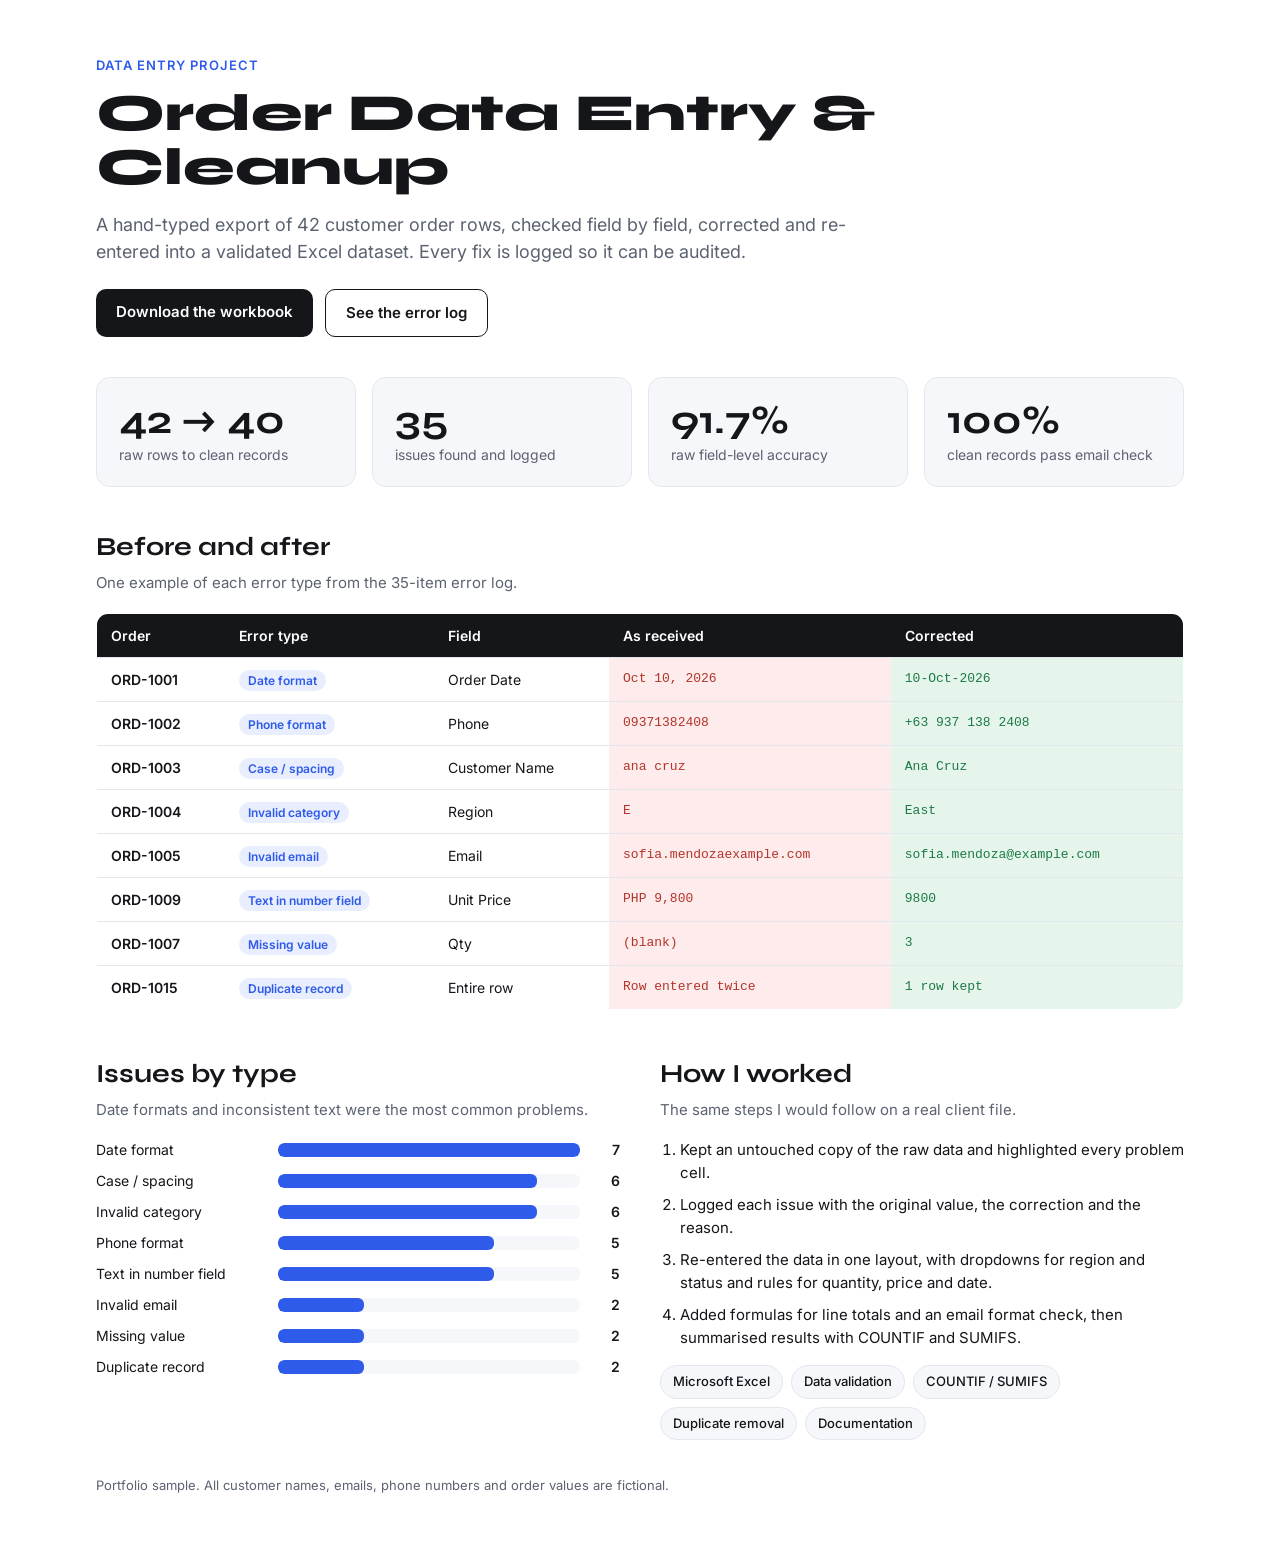
==== assets/dataentry.html @ e14fee31 "redesigned project1 and project2 with real photos" ====
<!DOCTYPE html>
<html lang="en">
<head>
<meta charset="UTF-8" />
<meta name="viewport" content="width=device-width, initial-scale=1" />
<title>Order Data Entry &amp; Cleanup | Kenneth Bernal</title>
<link rel="preconnect" href="https://fonts.googleapis.com" />
<link href="https://fonts.googleapis.com/css2?family=Inter:wght@400;500;600&family=Syne:wght@700;800&display=swap" rel="stylesheet" />
<style>
  :root { --ink:#14161a; --muted:#5b6270; --line:#e3e6ec; --bg:#ffffff; --soft:#f5f7fa; --accent:#2f5bea; --accent-soft:#e8eefe; --bad:#b4332a; --bad-soft:#fdeceb; --good:#1c7a45; --good-soft:#e6f5ec; }
  * { box-sizing:border-box; margin:0; padding:0; }
  body { font-family:'Inter',system-ui,sans-serif; color:var(--ink); background:var(--bg); line-height:1.5; }
  .wrap { max-width:1200px; margin:0 auto; padding:56px 56px 64px; }
  .eyebrow { font-size:13px; font-weight:600; letter-spacing:.08em; text-transform:uppercase; color:var(--accent); }
  h1 { font-family:'Syne',sans-serif; font-weight:800; font-size:52px; line-height:1.05; margin:10px 0 16px; }
  .lead { font-size:18px; color:var(--muted); max-width:760px; }
  .actions { display:flex; gap:12px; margin-top:24px; }
  .btn { display:inline-block; padding:12px 20px; border-radius:10px; font-weight:600; font-size:15px; text-decoration:none; background:var(--ink); color:#fff; }
  .btn.outline { background:transparent; color:var(--ink); border:1.5px solid var(--ink); }
  .kpis { display:grid; grid-template-columns:repeat(4,1fr); gap:16px; margin:40px 0; }
  .kpi { background:var(--soft); border:1px solid var(--line); border-radius:14px; padding:20px 22px; }
  .kpi b { display:block; font-family:'Syne',sans-serif; font-size:40px; line-height:1.1; }
  .kpi span { font-size:14px; color:var(--muted); }
  h2 { font-family:'Syne',sans-serif; font-size:26px; margin:0 0 6px; }
  .sub { color:var(--muted); font-size:15px; margin-bottom:18px; }
  table { width:100%; border-collapse:collapse; font-size:14px; border:1px solid var(--line); border-radius:12px; overflow:hidden; }
  th { text-align:left; background:var(--ink); color:#fff; padding:11px 14px; font-weight:600; }
  td { padding:11px 14px; border-top:1px solid var(--line); vertical-align:middle; }
  td.id { font-weight:600; white-space:nowrap; }
  td.bad { color:var(--bad); background:var(--bad-soft); font-family:ui-monospace,Menlo,monospace; font-size:13px; }
  td.good { color:var(--good); background:var(--good-soft); font-family:ui-monospace,Menlo,monospace; font-size:13px; }
  .tag { background:var(--accent-soft); color:var(--accent); padding:3px 9px; border-radius:999px; font-size:12px; font-weight:600; white-space:nowrap; }
  .cols { display:grid; grid-template-columns:1fr 1fr; gap:40px; margin-top:44px; }
  .bar-row { display:grid; grid-template-columns:170px 1fr 28px; align-items:center; gap:12px; margin-bottom:10px; font-size:14px; }
  .bar-track { background:var(--soft); border-radius:6px; height:14px; overflow:hidden; }
  .bar-fill { background:var(--accent); height:100%; border-radius:6px; }
  .bar-num { font-weight:600; text-align:right; }
  ol.steps { padding-left:20px; font-size:15px; }
  ol.steps li { margin-bottom:10px; }
  .chips { display:flex; flex-wrap:wrap; gap:8px; margin-top:16px; }
  .chip { border:1px solid var(--line); background:var(--soft); padding:6px 12px; border-radius:999px; font-size:13px; font-weight:500; }
  .note { margin-top:36px; font-size:13px; color:var(--muted); }
  @media (max-width:900px) { .wrap { padding:28px 20px 40px; } h1 { font-size:36px; } .kpis { grid-template-columns:repeat(2,1fr); } .cols { grid-template-columns:1fr; } table { display:block; overflow-x:auto; } }
</style>
</head>
<body>
<div class="wrap">
  <p class="eyebrow">Data Entry Project</p>
  <h1>Order Data Entry &amp; Cleanup</h1>
  <p class="lead">A hand-typed export of 42 customer order rows, checked field by field, corrected and re-entered into a validated Excel dataset. Every fix is logged so it can be audited.</p>
  <div class="actions">
    <a class="btn" href="Data_Entry_Project.xlsx" download>Download the workbook</a>
    <a class="btn outline" href="#log">See the error log</a>
  </div>

  <div class="kpis">
    <div class="kpi"><b>42 → 40</b><span>raw rows to clean records</span></div>
    <div class="kpi"><b>35</b><span>issues found and logged</span></div>
    <div class="kpi"><b>91.7%</b><span>raw field-level accuracy</span></div>
    <div class="kpi"><b>100%</b><span>clean records pass email check</span></div>
  </div>

  <h2 id="log">Before and after</h2>
  <p class="sub">One example of each error type from the 35-item error log.</p>
  <table>
    <thead><tr><th>Order</th><th>Error type</th><th>Field</th><th>As received</th><th>Corrected</th></tr></thead>
    <tbody><tr><td class='id'>ORD-1001</td><td><span class='tag'>Date format</span></td><td>Order Date</td><td class='bad'>Oct 10, 2026</td><td class='good'>10-Oct-2026</td></tr><tr><td class='id'>ORD-1002</td><td><span class='tag'>Phone format</span></td><td>Phone</td><td class='bad'>09371382408</td><td class='good'>+63 937 138 2408</td></tr><tr><td class='id'>ORD-1003</td><td><span class='tag'>Case / spacing</span></td><td>Customer Name</td><td class='bad'>  ana cruz</td><td class='good'>Ana Cruz</td></tr><tr><td class='id'>ORD-1004</td><td><span class='tag'>Invalid category</span></td><td>Region</td><td class='bad'>E</td><td class='good'>East</td></tr><tr><td class='id'>ORD-1005</td><td><span class='tag'>Invalid email</span></td><td>Email</td><td class='bad'>sofia.mendozaexample.com</td><td class='good'>sofia.mendoza@example.com</td></tr><tr><td class='id'>ORD-1009</td><td><span class='tag'>Text in number field</span></td><td>Unit Price</td><td class='bad'>PHP 9,800</td><td class='good'>9800</td></tr><tr><td class='id'>ORD-1007</td><td><span class='tag'>Missing value</span></td><td>Qty</td><td class='bad'>(blank)</td><td class='good'>3</td></tr><tr><td class='id'>ORD-1015</td><td><span class='tag'>Duplicate record</span></td><td>Entire row</td><td class='bad'>Row entered twice</td><td class='good'>1 row kept</td></tr></tbody>
  </table>

  <div class="cols">
    <div>
      <h2>Issues by type</h2>
      <p class="sub">Date formats and inconsistent text were the most common problems.</p>
      <div class='bar-row'><span class='bar-name'>Date format</span><div class='bar-track'><div class='bar-fill' style='width:100.0%'></div></div><span class='bar-num'>7</span></div><div class='bar-row'><span class='bar-name'>Case / spacing</span><div class='bar-track'><div class='bar-fill' style='width:85.7%'></div></div><span class='bar-num'>6</span></div><div class='bar-row'><span class='bar-name'>Invalid category</span><div class='bar-track'><div class='bar-fill' style='width:85.7%'></div></div><span class='bar-num'>6</span></div><div class='bar-row'><span class='bar-name'>Phone format</span><div class='bar-track'><div class='bar-fill' style='width:71.4%'></div></div><span class='bar-num'>5</span></div><div class='bar-row'><span class='bar-name'>Text in number field</span><div class='bar-track'><div class='bar-fill' style='width:71.4%'></div></div><span class='bar-num'>5</span></div><div class='bar-row'><span class='bar-name'>Invalid email</span><div class='bar-track'><div class='bar-fill' style='width:28.6%'></div></div><span class='bar-num'>2</span></div><div class='bar-row'><span class='bar-name'>Missing value</span><div class='bar-track'><div class='bar-fill' style='width:28.6%'></div></div><span class='bar-num'>2</span></div><div class='bar-row'><span class='bar-name'>Duplicate record</span><div class='bar-track'><div class='bar-fill' style='width:28.6%'></div></div><span class='bar-num'>2</span></div>
    </div>
    <div>
      <h2>How I worked</h2>
      <p class="sub">The same steps I would follow on a real client file.</p>
      <ol class="steps">
        <li>Kept an untouched copy of the raw data and highlighted every problem cell.</li>
        <li>Logged each issue with the original value, the correction and the reason.</li>
        <li>Re-entered the data in one layout, with dropdowns for region and status and rules for quantity, price and date.</li>
        <li>Added formulas for line totals and an email format check, then summarised results with COUNTIF and SUMIFS.</li>
      </ol>
      <div class="chips"><span class="chip">Microsoft Excel</span><span class="chip">Data validation</span><span class="chip">COUNTIF / SUMIFS</span><span class="chip">Duplicate removal</span><span class="chip">Documentation</span></div>
    </div>
  </div>
  <p class="note">Portfolio sample. All customer names, emails, phone numbers and order values are fictional.</p>
</div>
</body>
</html>
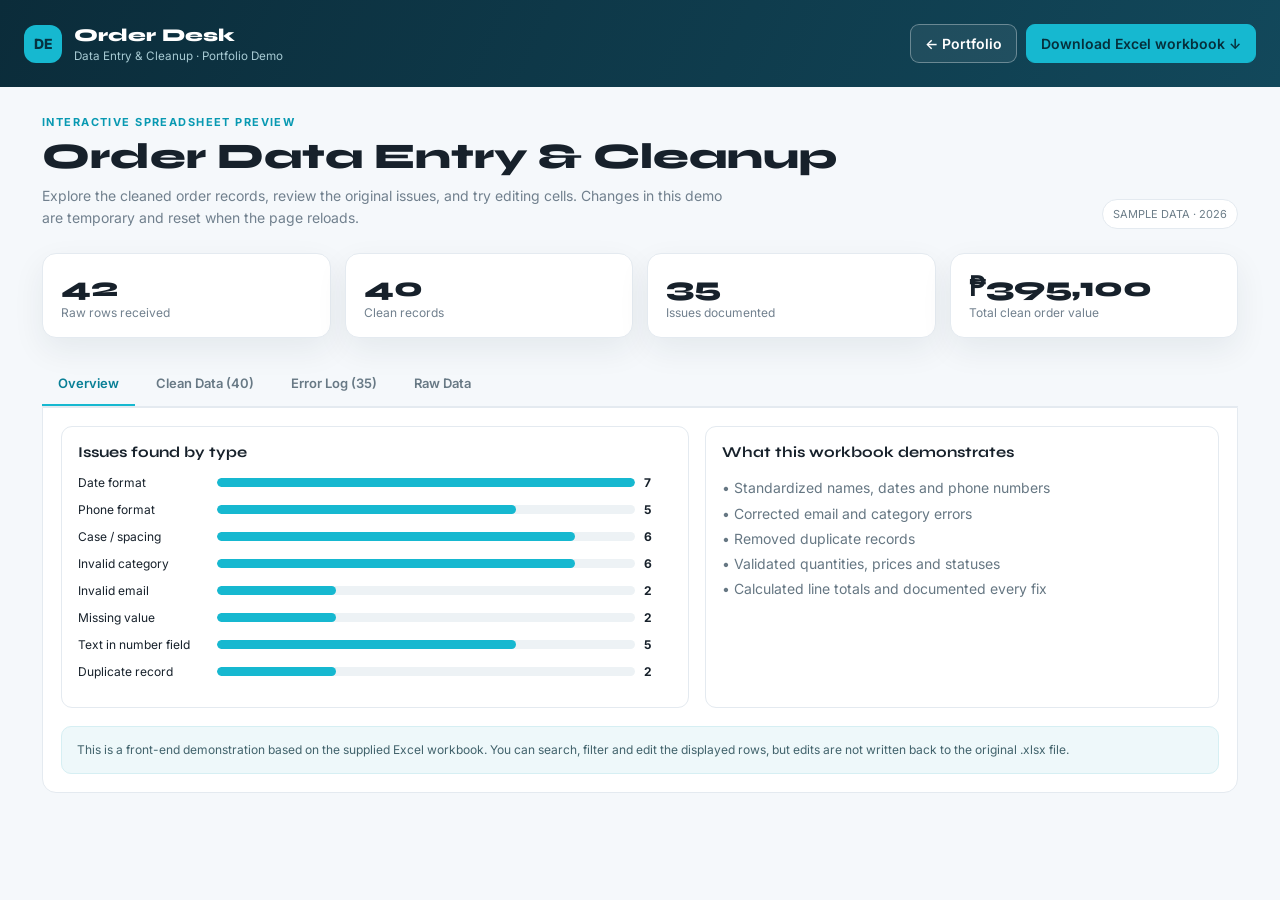
==== commit d9b1218f: "redesigned project1 and project2 with real photos" ====
--- a/assets/dataentry.html
+++ b/assets/dataentry.html
@@ -1,91 +1,31 @@
 <!DOCTYPE html>
-<html lang="en">
-<head>
-<meta charset="UTF-8" />
-<meta name="viewport" content="width=device-width, initial-scale=1" />
-<title>Order Data Entry &amp; Cleanup | Kenneth Bernal</title>
-<link rel="preconnect" href="https://fonts.googleapis.com" />
-<link href="https://fonts.googleapis.com/css2?family=Inter:wght@400;500;600&family=Syne:wght@700;800&display=swap" rel="stylesheet" />
+<html lang="en"><head><meta charset="UTF-8"><meta name="viewport" content="width=device-width, initial-scale=1"><title>Order Data Entry & Cleanup | Live Demo</title>
+<link rel="preconnect" href="https://fonts.googleapis.com"><link href="https://fonts.googleapis.com/css2?family=Inter:wght@400;500;600;700&family=Syne:wght@700;800&display=swap" rel="stylesheet">
 <style>
-  :root { --ink:#14161a; --muted:#5b6270; --line:#e3e6ec; --bg:#ffffff; --soft:#f5f7fa; --accent:#2f5bea; --accent-soft:#e8eefe; --bad:#b4332a; --bad-soft:#fdeceb; --good:#1c7a45; --good-soft:#e6f5ec; }
-  * { box-sizing:border-box; margin:0; padding:0; }
-  body { font-family:'Inter',system-ui,sans-serif; color:var(--ink); background:var(--bg); line-height:1.5; }
-  .wrap { max-width:1200px; margin:0 auto; padding:56px 56px 64px; }
-  .eyebrow { font-size:13px; font-weight:600; letter-spacing:.08em; text-transform:uppercase; color:var(--accent); }
-  h1 { font-family:'Syne',sans-serif; font-weight:800; font-size:52px; line-height:1.05; margin:10px 0 16px; }
-  .lead { font-size:18px; color:var(--muted); max-width:760px; }
-  .actions { display:flex; gap:12px; margin-top:24px; }
-  .btn { display:inline-block; padding:12px 20px; border-radius:10px; font-weight:600; font-size:15px; text-decoration:none; background:var(--ink); color:#fff; }
-  .btn.outline { background:transparent; color:var(--ink); border:1.5px solid var(--ink); }
-  .kpis { display:grid; grid-template-columns:repeat(4,1fr); gap:16px; margin:40px 0; }
-  .kpi { background:var(--soft); border:1px solid var(--line); border-radius:14px; padding:20px 22px; }
-  .kpi b { display:block; font-family:'Syne',sans-serif; font-size:40px; line-height:1.1; }
-  .kpi span { font-size:14px; color:var(--muted); }
-  h2 { font-family:'Syne',sans-serif; font-size:26px; margin:0 0 6px; }
-  .sub { color:var(--muted); font-size:15px; margin-bottom:18px; }
-  table { width:100%; border-collapse:collapse; font-size:14px; border:1px solid var(--line); border-radius:12px; overflow:hidden; }
-  th { text-align:left; background:var(--ink); color:#fff; padding:11px 14px; font-weight:600; }
-  td { padding:11px 14px; border-top:1px solid var(--line); vertical-align:middle; }
-  td.id { font-weight:600; white-space:nowrap; }
-  td.bad { color:var(--bad); background:var(--bad-soft); font-family:ui-monospace,Menlo,monospace; font-size:13px; }
-  td.good { color:var(--good); background:var(--good-soft); font-family:ui-monospace,Menlo,monospace; font-size:13px; }
-  .tag { background:var(--accent-soft); color:var(--accent); padding:3px 9px; border-radius:999px; font-size:12px; font-weight:600; white-space:nowrap; }
-  .cols { display:grid; grid-template-columns:1fr 1fr; gap:40px; margin-top:44px; }
-  .bar-row { display:grid; grid-template-columns:170px 1fr 28px; align-items:center; gap:12px; margin-bottom:10px; font-size:14px; }
-  .bar-track { background:var(--soft); border-radius:6px; height:14px; overflow:hidden; }
-  .bar-fill { background:var(--accent); height:100%; border-radius:6px; }
-  .bar-num { font-weight:600; text-align:right; }
-  ol.steps { padding-left:20px; font-size:15px; }
-  ol.steps li { margin-bottom:10px; }
-  .chips { display:flex; flex-wrap:wrap; gap:8px; margin-top:16px; }
-  .chip { border:1px solid var(--line); background:var(--soft); padding:6px 12px; border-radius:999px; font-size:13px; font-weight:500; }
-  .note { margin-top:36px; font-size:13px; color:var(--muted); }
-  @media (max-width:900px) { .wrap { padding:28px 20px 40px; } h1 { font-size:36px; } .kpis { grid-template-columns:repeat(2,1fr); } .cols { grid-template-columns:1fr; } table { display:block; overflow-x:auto; } }
-</style>
-</head>
-<body>
-<div class="wrap">
-  <p class="eyebrow">Data Entry Project</p>
-  <h1>Order Data Entry &amp; Cleanup</h1>
-  <p class="lead">A hand-typed export of 42 customer order rows, checked field by field, corrected and re-entered into a validated Excel dataset. Every fix is logged so it can be audited.</p>
-  <div class="actions">
-    <a class="btn" href="Data_Entry_Project.xlsx" download>Download the workbook</a>
-    <a class="btn outline" href="#log">See the error log</a>
-  </div>
-
-  <div class="kpis">
-    <div class="kpi"><b>42 → 40</b><span>raw rows to clean records</span></div>
-    <div class="kpi"><b>35</b><span>issues found and logged</span></div>
-    <div class="kpi"><b>91.7%</b><span>raw field-level accuracy</span></div>
-    <div class="kpi"><b>100%</b><span>clean records pass email check</span></div>
-  </div>
-
-  <h2 id="log">Before and after</h2>
-  <p class="sub">One example of each error type from the 35-item error log.</p>
-  <table>
-    <thead><tr><th>Order</th><th>Error type</th><th>Field</th><th>As received</th><th>Corrected</th></tr></thead>
-    <tbody><tr><td class='id'>ORD-1001</td><td><span class='tag'>Date format</span></td><td>Order Date</td><td class='bad'>Oct 10, 2026</td><td class='good'>10-Oct-2026</td></tr><tr><td class='id'>ORD-1002</td><td><span class='tag'>Phone format</span></td><td>Phone</td><td class='bad'>09371382408</td><td class='good'>+63 937 138 2408</td></tr><tr><td class='id'>ORD-1003</td><td><span class='tag'>Case / spacing</span></td><td>Customer Name</td><td class='bad'>  ana cruz</td><td class='good'>Ana Cruz</td></tr><tr><td class='id'>ORD-1004</td><td><span class='tag'>Invalid category</span></td><td>Region</td><td class='bad'>E</td><td class='good'>East</td></tr><tr><td class='id'>ORD-1005</td><td><span class='tag'>Invalid email</span></td><td>Email</td><td class='bad'>sofia.mendozaexample.com</td><td class='good'>sofia.mendoza@example.com</td></tr><tr><td class='id'>ORD-1009</td><td><span class='tag'>Text in number field</span></td><td>Unit Price</td><td class='bad'>PHP 9,800</td><td class='good'>9800</td></tr><tr><td class='id'>ORD-1007</td><td><span class='tag'>Missing value</span></td><td>Qty</td><td class='bad'>(blank)</td><td class='good'>3</td></tr><tr><td class='id'>ORD-1015</td><td><span class='tag'>Duplicate record</span></td><td>Entire row</td><td class='bad'>Row entered twice</td><td class='good'>1 row kept</td></tr></tbody>
-  </table>
-
-  <div class="cols">
-    <div>
-      <h2>Issues by type</h2>
-      <p class="sub">Date formats and inconsistent text were the most common problems.</p>
-      <div class='bar-row'><span class='bar-name'>Date format</span><div class='bar-track'><div class='bar-fill' style='width:100.0%'></div></div><span class='bar-num'>7</span></div><div class='bar-row'><span class='bar-name'>Case / spacing</span><div class='bar-track'><div class='bar-fill' style='width:85.7%'></div></div><span class='bar-num'>6</span></div><div class='bar-row'><span class='bar-name'>Invalid category</span><div class='bar-track'><div class='bar-fill' style='width:85.7%'></div></div><span class='bar-num'>6</span></div><div class='bar-row'><span class='bar-name'>Phone format</span><div class='bar-track'><div class='bar-fill' style='width:71.4%'></div></div><span class='bar-num'>5</span></div><div class='bar-row'><span class='bar-name'>Text in number field</span><div class='bar-track'><div class='bar-fill' style='width:71.4%'></div></div><span class='bar-num'>5</span></div><div class='bar-row'><span class='bar-name'>Invalid email</span><div class='bar-track'><div class='bar-fill' style='width:28.6%'></div></div><span class='bar-num'>2</span></div><div class='bar-row'><span class='bar-name'>Missing value</span><div class='bar-track'><div class='bar-fill' style='width:28.6%'></div></div><span class='bar-num'>2</span></div><div class='bar-row'><span class='bar-name'>Duplicate record</span><div class='bar-track'><div class='bar-fill' style='width:28.6%'></div></div><span class='bar-num'>2</span></div>
-    </div>
-    <div>
-      <h2>How I worked</h2>
-      <p class="sub">The same steps I would follow on a real client file.</p>
-      <ol class="steps">
-        <li>Kept an untouched copy of the raw data and highlighted every problem cell.</li>
-        <li>Logged each issue with the original value, the correction and the reason.</li>
-        <li>Re-entered the data in one layout, with dropdowns for region and status and rules for quantity, price and date.</li>
-        <li>Added formulas for line totals and an email format check, then summarised results with COUNTIF and SUMIFS.</li>
-      </ol>
-      <div class="chips"><span class="chip">Microsoft Excel</span><span class="chip">Data validation</span><span class="chip">COUNTIF / SUMIFS</span><span class="chip">Duplicate removal</span><span class="chip">Documentation</span></div>
-    </div>
-  </div>
-  <p class="note">Portfolio sample. All customer names, emails, phone numbers and order values are fictional.</p>
-</div>
-</body>
-</html>
+:root{--navy:#0b2c3a;--navy2:#103d4d;--cyan:#16b8d0;--ink:#17212b;--muted:#71808e;--line:#e4eaf0;--bg:#f5f8fb;--white:#fff;--green:#16845b;--amber:#a86b12;--red:#bd4545;--shadow:0 12px 32px #082b3a12}*{box-sizing:border-box}body{margin:0;background:var(--bg);color:var(--ink);font:14px Inter,system-ui,sans-serif}.top{background:linear-gradient(115deg,var(--navy),#12485b);color:white;padding:24px max(24px,calc((100% - 1240px)/2));display:flex;align-items:center;justify-content:space-between;gap:18px}.brand{display:flex;align-items:center;gap:12px}.logo{width:38px;height:38px;border-radius:12px;background:var(--cyan);display:grid;place-items:center;font-weight:800;color:#063341}.brand strong{font:800 18px Syne}.brand small{display:block;color:#a8cbd4;margin-top:3px}.top-actions{display:flex;gap:9px;flex-wrap:wrap}.btn{border:1px solid #ffffff55;background:#ffffff12;color:white;text-decoration:none;border-radius:9px;padding:10px 14px;font-weight:600;cursor:pointer}.btn.primary{background:var(--cyan);border-color:var(--cyan);color:#062f3b}.wrap{max-width:1240px;margin:28px auto;padding:0 22px 50px}.intro{display:flex;justify-content:space-between;align-items:end;gap:20px;margin:24px 0}.eyebrow{color:#0899b2;font-weight:700;font-size:11px;letter-spacing:.13em;text-transform:uppercase}.intro h1{font:800 clamp(25px,4vw,36px)/1.1 Syne;margin:8px 0}.intro p{color:var(--muted);margin:0;max-width:690px;line-height:1.6}.sample{font-size:11px;color:#6c7d88;border:1px solid var(--line);border-radius:20px;padding:7px 10px;white-space:nowrap;background:white}.stats{display:grid;grid-template-columns:repeat(4,1fr);gap:14px;margin:22px 0}.stat,.panel{background:white;border:1px solid var(--line);border-radius:14px;box-shadow:var(--shadow)}.stat{padding:17px 18px}.stat b{font:800 27px Syne;display:block}.stat span{color:var(--muted);font-size:12px}.tabs{display:flex;gap:5px;border-bottom:1px solid var(--line);margin:24px 0 0;overflow:auto}.tab{border:0;background:transparent;padding:13px 16px;color:#687985;font:600 13px Inter;cursor:pointer;white-space:nowrap;border-bottom:2px solid transparent}.tab.active{color:#087f96;border-color:var(--cyan)}.panel{border-radius:0 0 14px 14px;padding:18px;box-shadow:none}.toolbar{display:flex;justify-content:space-between;gap:12px;align-items:center;flex-wrap:wrap;margin-bottom:14px}.tools{display:flex;gap:8px;flex-wrap:wrap}.search,select{height:38px;border:1px solid var(--line);border-radius:8px;padding:0 11px;background:white;color:var(--ink);font:13px Inter}.search{min-width:min(280px,70vw)}.smallbtn{border:1px solid var(--line);background:white;border-radius:8px;padding:9px 12px;color:#344653;font-weight:600;cursor:pointer}.smallbtn:hover{border-color:#70cbd8}.table-wrap{overflow:auto;border:1px solid var(--line);border-radius:10px}table{border-collapse:collapse;width:100%;min-width:980px;font-size:12px}th{position:sticky;top:0;background:#f0f5f8;color:#52636e;text-align:left;font-size:11px;text-transform:uppercase;letter-spacing:.04em;padding:12px 11px;white-space:nowrap}td{padding:10px 11px;border-top:1px solid #edf1f4;white-space:nowrap}tbody tr:hover{background:#f7fbfc}td[contenteditable=true]{outline:none;cursor:text}td[contenteditable=true]:focus{background:#e9faff;box-shadow:inset 0 0 0 1px var(--cyan)}.id{font-weight:700;color:#087f96}.money{font-variant-numeric:tabular-nums}.pill{display:inline-block;border-radius:20px;padding:4px 8px;font-size:10px;font-weight:700;background:#e9f5f7;color:#18798a}.pill.delivered{background:#e8f6ef;color:var(--green)}.pill.pending{background:#fff4df;color:var(--amber)}.pill.cancelled{background:#fceaea;color:var(--red)}.ok{color:var(--green);font-weight:700}.issue{color:var(--amber);font-weight:700}.foot{display:flex;justify-content:space-between;align-items:center;color:var(--muted);font-size:12px;margin-top:12px;gap:10px;flex-wrap:wrap}.hidden{display:none}.dashgrid{display:grid;grid-template-columns:1.1fr .9fr;gap:16px}.dashbox{border:1px solid var(--line);border-radius:11px;padding:16px}.dashbox h3{font:700 15px Syne;margin:0 0 14px}.bar{display:grid;grid-template-columns:130px 1fr 28px;gap:9px;align-items:center;margin:12px 0;font-size:12px}.track{height:9px;background:#edf2f5;border-radius:8px;overflow:hidden}.fill{height:100%;background:var(--cyan);border-radius:8px}.note{margin-top:18px;padding:13px 15px;background:#eef8fa;border:1px solid #d6eff3;border-radius:10px;color:#42636c;font-size:12px;line-height:1.6}.empty{text-align:center;padding:30px;color:var(--muted)}@media(max-width:760px){.top{align-items:flex-start;flex-direction:column}.stats{grid-template-columns:repeat(2,1fr)}.intro{align-items:flex-start;flex-direction:column}.dashgrid{grid-template-columns:1fr}.panel{padding:12px}.stat b{font-size:23px}}@media(max-width:420px){.stats{gap:8px}.stat{padding:13px}.stat b{font-size:20px}}
+</style></head><body>
+<header class="top"><div class="brand"><div class="logo">DE</div><div><strong>Order Desk</strong><small>Data Entry & Cleanup · Portfolio Demo</small></div></div><div class="top-actions"><a class="btn" href="../index.html#projects">← Portfolio</a><a class="btn primary" href="Data_Entry_Project.xlsx" download>Download Excel workbook ↓</a></div></header>
+<main class="wrap"><section class="intro"><div><div class="eyebrow">Interactive spreadsheet preview</div><h1>Order Data Entry & Cleanup</h1><p>Explore the cleaned order records, review the original issues, and try editing cells. Changes in this demo are temporary and reset when the page reloads.</p></div><span class="sample">SAMPLE DATA · 2026</span></section>
+<section class="stats"><div class="stat"><b>42</b><span>Raw rows received</span></div><div class="stat"><b>40</b><span>Clean records</span></div><div class="stat"><b>35</b><span>Issues documented</span></div><div class="stat"><b>₱395,100</b><span>Total clean order value</span></div></section>
+<div class="tabs"><button class="tab active" data-tab="dashboard">Overview</button><button class="tab" data-tab="clean">Clean Data <span id="cleanCount"></span></button><button class="tab" data-tab="errors">Error Log <span id="errorCount"></span></button><button class="tab" data-tab="raw">Raw Data</button></div>
+<section class="panel" id="dashboard"><div class="dashgrid"><div class="dashbox"><h3>Issues found by type</h3><div id="issueBars"></div></div><div class="dashbox"><h3>What this workbook demonstrates</h3><p style="color:#667783;line-height:1.8;margin:0">• Standardized names, dates and phone numbers<br>• Corrected email and category errors<br>• Removed duplicate records<br>• Validated quantities, prices and statuses<br>• Calculated line totals and documented every fix</p></div></div><div class="note">This is a front-end demonstration based on the supplied Excel workbook. You can search, filter and edit the displayed rows, but edits are not written back to the original .xlsx file.</div></section>
+<section class="panel hidden" id="clean"><div class="toolbar"><div class="tools"><input class="search" id="cleanSearch" placeholder="Search order, customer, email or product…"><select id="statusFilter"><option value="">All statuses</option><option>Delivered</option><option>Pending</option><option>Cancelled</option></select><select id="regionFilter"><option value="">All regions</option><option>North</option><option>South</option><option>East</option><option>West</option></select></div><button class="smallbtn" id="resetClean">Reset demo edits</button></div><div class="table-wrap"><table><thead><tr><th>Order ID</th><th>Customer</th><th>Email</th><th>Phone</th><th>Date</th><th>Region</th><th>Product</th><th>Qty</th><th>Unit Price</th><th>Status</th><th>Line Total</th><th>Email</th></tr></thead><tbody id="cleanBody"></tbody></table></div><div class="foot"><span id="cleanInfo">—</span><span>Tip: click a customer, email, phone, quantity or status cell to edit.</span></div></section>
+<section class="panel hidden" id="errors"><div class="toolbar"><input class="search" id="errorSearch" placeholder="Search error type, order ID or field…"><span class="sample">35 documented corrections</span></div><div class="table-wrap"><table style="min-width:850px"><thead><tr><th>#</th><th>Order ID</th><th>Error Type</th><th>Field</th><th>Original Value</th><th>Corrected Value</th><th>Fix Applied</th></tr></thead><tbody id="errorBody"></tbody></table></div><div class="foot"><span id="errorInfo"></span></div></section>
+<section class="panel hidden" id="raw"><div class="toolbar"><input class="search" id="rawSearch" placeholder="Search original order records…"><span class="sample">Before cleanup · 42 rows</span></div><div class="table-wrap"><table style="min-width:900px"><thead><tr><th>Order ID</th><th>Customer</th><th>Email</th><th>Phone</th><th>Order Date</th><th>Region</th><th>Product</th><th>Qty</th><th>Unit Price</th><th>Status</th></tr></thead><tbody id="rawBody"></tbody></table></div><div class="foot"><span id="rawInfo"></span></div></section>
+</main><script>
+const DATA={"clean": [{"Order ID": "ORD-1001", "Customer Name": "Maria Santos", "Email": "maria.santos@example.com", "Phone": "+63 960 766 1791", "Order Date": "2026-10-10", "Region": "North", "Product": "Webcam HD", "Qty": 2, "Unit Price (PHP)": 1850, "Status": "Delivered", "Line Total (PHP)": 3700, "Email Check": "OK"}, {"Order ID": "ORD-1002", "Customer Name": "Jose Reyes", "Email": "jose.reyes@example.com", "Phone": "+63 937 138 2408", "Order Date": "2026-11-02", "Region": "West", "Product": "Wireless Mouse", "Qty": 7, "Unit Price (PHP)": 650, "Status": "Delivered", "Line Total (PHP)": 4550, "Email Check": "OK"}, {"Order ID": "ORD-1003", "Customer Name": "Ana Cruz", "Email": "ana.cruz@example.com", "Phone": "+63 964 160 3028", "Order Date": "2026-11-05", "Region": "South", "Product": "Mechanical Keyboard", "Qty": 1, "Unit Price (PHP)": 2400, "Status": "Delivered", "Line Total (PHP)": 2400, "Email Check": "OK"}, {"Order ID": "ORD-1004", "Customer Name": "Miguel Garcia", "Email": "miguel.garcia@example.com", "Phone": "+63 938 147 3181", "Order Date": "2026-10-04", "Region": "East", "Product": "Desk Lamp", "Qty": 7, "Unit Price (PHP)": 720, "Status": "Delivered", "Line Total (PHP)": 5040, "Email Check": "OK"}, {"Order ID": "ORD-1005", "Customer Name": "Sofia Mendoza", "Email": "sofia.mendoza@example.com", "Phone": "+63 949 673 3961", "Order Date": "2026-11-06", "Region": "North", "Product": "Mechanical Keyboard", "Qty": 4, "Unit Price (PHP)": 2400, "Status": "Delivered", "Line Total (PHP)": 9600, "Email Check": "OK"}, {"Order ID": "ORD-1006", "Customer Name": "Carlo Torres", "Email": "carlo.torres@example.com", "Phone": "+63 917 733 4374", "Order Date": "2026-11-06", "Region": "West", "Product": "Mechanical Keyboard", "Qty": 7, "Unit Price (PHP)": 2400, "Status": "Pending", "Line Total (PHP)": 16800, "Email Check": "OK"}, {"Order ID": "ORD-1007", "Customer Name": "Isabel Flores", "Email": "isabel.flores@example.com", "Phone": "+63 968 470 5911", "Order Date": "2026-11-07", "Region": "South", "Product": "Notebook Pack", "Qty": 3, "Unit Price (PHP)": 350, "Status": "Pending", "Line Total (PHP)": 1050, "Email Check": "OK"}, {"Order ID": "ORD-1008", "Customer Name": "Rafael Ramos", "Email": "rafael.ramos@example.com", "Phone": "+63 983 407 9604", "Order Date": "2026-10-06", "Region": "West", "Product": "Laptop Stand", "Qty": 6, "Unit Price (PHP)": 980, "Status": "Pending", "Line Total (PHP)": 5880, "Email Check": "OK"}, {"Order ID": "ORD-1009", "Customer Name": "Bianca Bautista", "Email": "bianca.bautista@example.com", "Phone": "+63 919 220 9387", "Order Date": "2026-11-08", "Region": "West", "Product": "27in Monitor", "Qty": 3, "Unit Price (PHP)": 9800, "Status": "Pending", "Line Total (PHP)": 29400, "Email Check": "OK"}, {"Order ID": "ORD-1010", "Customer Name": "Paolo Aquino", "Email": "paolo.aquino@example.com", "Phone": "+63 963 140 2271", "Order Date": "2026-11-01", "Region": "East", "Product": "USB-C Hub", "Qty": 6, "Unit Price (PHP)": 1450, "Status": "Pending", "Line Total (PHP)": 8700, "Email Check": "OK"}, {"Order ID": "ORD-1011", "Customer Name": "Camille Castillo", "Email": "camille.castillo@example.com", "Phone": "+63 968 170 2533", "Order Date": "2026-11-07", "Region": "East", "Product": "Notebook Pack", "Qty": 8, "Unit Price (PHP)": 350, "Status": "Pending", "Line Total (PHP)": 2800, "Email Check": "OK"}, {"Order ID": "ORD-1012", "Customer Name": "Luis Villanueva", "Email": "luis.villanueva@example.com", "Phone": "+63 999 417 8301", "Order Date": "2026-10-04", "Region": "East", "Product": "Mechanical Keyboard", "Qty": 7, "Unit Price (PHP)": 2400, "Status": "Pending", "Line Total (PHP)": 16800, "Email Check": "OK"}, {"Order ID": "ORD-1013", "Customer Name": "Andrea Navarro", "Email": "andrea.navarro@example.com", "Phone": "+63 969 463 3753", "Order Date": "2026-10-02", "Region": "North", "Product": "Webcam HD", "Qty": 8, "Unit Price (PHP)": 1850, "Status": "Delivered", "Line Total (PHP)": 14800, "Email Check": "OK"}, {"Order ID": "ORD-1014", "Customer Name": "Marco Dizon", "Email": "marco.dizon@example.com", "Phone": "+63 941 507 7405", "Order Date": "2026-10-09", "Region": "West", "Product": "27in Monitor", "Qty": 2, "Unit Price (PHP)": 9800, "Status": "Delivered", "Line Total (PHP)": 19600, "Email Check": "OK"}, {"Order ID": "ORD-1015", "Customer Name": "Patricia Soriano", "Email": "patricia.soriano@example.com", "Phone": "+63 945 240 8053", "Order Date": "2026-11-05", "Region": "East", "Product": "Desk Lamp", "Qty": 7, "Unit Price (PHP)": 720, "Status": "Cancelled", "Line Total (PHP)": 5040, "Email Check": "OK"}, {"Order ID": "ORD-1016", "Customer Name": "Diego Pascual", "Email": "diego.pascual@example.com", "Phone": "+63 929 184 3887", "Order Date": "2026-10-15", "Region": "South", "Product": "Desk Lamp", "Qty": 4, "Unit Price (PHP)": 720, "Status": "Pending", "Line Total (PHP)": 2880, "Email Check": "OK"}, {"Order ID": "ORD-1017", "Customer Name": "Angela Domingo", "Email": "angela.domingo@example.com", "Phone": "+63 985 286 5304", "Order Date": "2026-11-01", "Region": "East", "Product": "Wireless Mouse", "Qty": 1, "Unit Price (PHP)": 650, "Status": "Delivered", "Line Total (PHP)": 650, "Email Check": "OK"}, {"Order ID": "ORD-1018", "Customer Name": "Gabriel Lim", "Email": "gabriel.lim@example.com", "Phone": "+63 982 426 3056", "Order Date": "2026-11-09", "Region": "North", "Product": "Webcam HD", "Qty": 8, "Unit Price (PHP)": 1850, "Status": "Pending", "Line Total (PHP)": 14800, "Email Check": "OK"}, {"Order ID": "ORD-1019", "Customer Name": "Nicole Tan", "Email": "nicole.tan@example.com", "Phone": "+63 961 503 2696", "Order Date": "2026-10-26", "Region": "West", "Product": "Desk Lamp", "Qty": 7, "Unit Price (PHP)": 720, "Status": "Delivered", "Line Total (PHP)": 5040, "Email Check": "OK"}, {"Order ID": "ORD-1020", "Customer Name": "Joshua Gonzales", "Email": "joshua.gonzales@example.com", "Phone": "+63 966 266 2801", "Order Date": "2026-10-14", "Region": "East", "Product": "Mechanical Keyboard", "Qty": 1, "Unit Price (PHP)": 2400, "Status": "Delivered", "Line Total (PHP)": 2400, "Email Check": "OK"}, {"Order ID": "ORD-1021", "Customer Name": "Trisha Aguilar", "Email": "trisha.aguilar@example.com", "Phone": "+63 922 472 1417", "Order Date": "2026-11-04", "Region": "North", "Product": "USB-C Hub", "Qty": 4, "Unit Price (PHP)": 1450, "Status": "Pending", "Line Total (PHP)": 5800, "Email Check": "OK"}, {"Order ID": "ORD-1022", "Customer Name": "Daniel Perez", "Email": "daniel.perez@example.com", "Phone": "+63 942 455 6966", "Order Date": "2026-11-10", "Region": "West", "Product": "USB-C Hub", "Qty": 2, "Unit Price (PHP)": 1450, "Status": "Delivered", "Line Total (PHP)": 2900, "Email Check": "OK"}, {"Order ID": "ORD-1023", "Customer Name": "Kristine Valdez", "Email": "kristine.valdez@example.com", "Phone": "+63 971 595 6109", "Order Date": "2026-10-30", "Region": "North", "Product": "Notebook Pack", "Qty": 3, "Unit Price (PHP)": 350, "Status": "Delivered", "Line Total (PHP)": 1050, "Email Check": "OK"}, {"Order ID": "ORD-1024", "Customer Name": "Adrian Salazar", "Email": "adrian.salazar@example.com", "Phone": "+63 971 948 3645", "Order Date": "2026-10-17", "Region": "North", "Product": "Webcam HD", "Qty": 4, "Unit Price (PHP)": 1850, "Status": "Cancelled", "Line Total (PHP)": 7400, "Email Check": "OK"}, {"Order ID": "ORD-1025", "Customer Name": "Bea Mercado", "Email": "bea.mercado@example.com", "Phone": "+63 998 656 1443", "Order Date": "2026-10-10", "Region": "East", "Product": "Webcam HD", "Qty": 2, "Unit Price (PHP)": 1850, "Status": "Pending", "Line Total (PHP)": 3700, "Email Check": "OK"}, {"Order ID": "ORD-1026", "Customer Name": "Jerome Rivera", "Email": "jerome.rivera@example.com", "Phone": "+63 956 271 6827", "Order Date": "2026-11-03", "Region": "South", "Product": "27in Monitor", "Qty": 6, "Unit Price (PHP)": 9800, "Status": "Pending", "Line Total (PHP)": 58800, "Email Check": "OK"}, {"Order ID": "ORD-1027", "Customer Name": "Lara Santiago", "Email": "lara.santiago@example.com", "Phone": "+63 961 857 4714", "Order Date": "2026-10-16", "Region": "South", "Product": "Laptop Stand", "Qty": 8, "Unit Price (PHP)": 980, "Status": "Delivered", "Line Total (PHP)": 7840, "Email Check": "OK"}, {"Order ID": "ORD-1028", "Customer Name": "Vincent Del Rosario", "Email": "vincent.delrosario@example.com", "Phone": "+63 945 583 5246", "Order Date": "2026-10-02", "Region": "South", "Product": "Wireless Mouse", "Qty": 6, "Unit Price (PHP)": 650, "Status": "Delivered", "Line Total (PHP)": 3900, "Email Check": "OK"}, {"Order ID": "ORD-1029", "Customer Name": "Hannah Alvarez", "Email": "hannah.alvarez@example.com", "Phone": "+63 920 325 2673", "Order Date": "2026-10-24", "Region": "South", "Product": "Webcam HD", "Qty": 8, "Unit Price (PHP)": 1850, "Status": "Delivered", "Line Total (PHP)": 14800, "Email Check": "OK"}, {"Order ID": "ORD-1030", "Customer Name": "Ethan Manalo", "Email": "ethan.manalo@example.com", "Phone": "+63 989 724 1031", "Order Date": "2026-10-31", "Region": "West", "Product": "Laptop Stand", "Qty": 6, "Unit Price (PHP)": 980, "Status": "Pending", "Line Total (PHP)": 5880, "Email Check": "OK"}, {"Order ID": "ORD-1031", "Customer Name": "Gwen Corpuz", "Email": "gwen.corpuz@example.com", "Phone": "+63 959 901 4265", "Order Date": "2026-10-08", "Region": "West", "Product": "Mechanical Keyboard", "Qty": 3, "Unit Price (PHP)": 2400, "Status": "Delivered", "Line Total (PHP)": 7200, "Email Check": "OK"}, {"Order ID": "ORD-1032", "Customer Name": "Mark Enriquez", "Email": "mark.enriquez@example.com", "Phone": "+63 960 574 7576", "Order Date": "2026-10-06", "Region": "North", "Product": "Webcam HD", "Qty": 3, "Unit Price (PHP)": 1850, "Status": "Delivered", "Line Total (PHP)": 5550, "Email Check": "OK"}, {"Order ID": "ORD-1033", "Customer Name": "Ruth Ocampo", "Email": "ruth.ocampo@example.com", "Phone": "+63 929 704 8624", "Order Date": "2026-10-02", "Region": "South", "Product": "USB-C Hub", "Qty": 8, "Unit Price (PHP)": 1450, "Status": "Pending", "Line Total (PHP)": 11600, "Email Check": "OK"}, {"Order ID": "ORD-1034", "Customer Name": "Kevin Zamora", "Email": "kevin.zamora@example.com", "Phone": "+63 980 661 3146", "Order Date": "2026-10-10", "Region": "North", "Product": "Webcam HD", "Qty": 1, "Unit Price (PHP)": 1850, "Status": "Pending", "Line Total (PHP)": 1850, "Email Check": "OK"}, {"Order ID": "ORD-1035", "Customer Name": "Jasmine Fernandez", "Email": "jasmine.fernandez@example.com", "Phone": "+63 927 544 4191", "Order Date": "2026-11-03", "Region": "South", "Product": "Mechanical Keyboard", "Qty": 1, "Unit Price (PHP)": 2400, "Status": "Delivered", "Line Total (PHP)": 2400, "Email Check": "OK"}, {"Order ID": "ORD-1036", "Customer Name": "Nathan Velasco", "Email": "nathan.velasco@example.com", "Phone": "+63 940 882 6341", "Order Date": "2026-11-02", "Region": "East", "Product": "27in Monitor", "Qty": 7, "Unit Price (PHP)": 9800, "Status": "Pending", "Line Total (PHP)": 68600, "Email Check": "OK"}, {"Order ID": "ORD-1037", "Customer Name": "Erika Cabrera", "Email": "erika.cabrera@example.com", "Phone": "+63 968 778 9466", "Order Date": "2026-10-23", "Region": "West", "Product": "Wireless Mouse", "Qty": 3, "Unit Price (PHP)": 650, "Status": "Delivered", "Line Total (PHP)": 1950, "Email Check": "OK"}, {"Order ID": "ORD-1038", "Customer Name": "Oscar Robles", "Email": "oscar.robles@example.com", "Phone": "+63 933 723 1064", "Order Date": "2026-10-29", "Region": "South", "Product": "Wireless Mouse", "Qty": 3, "Unit Price (PHP)": 650, "Status": "Delivered", "Line Total (PHP)": 1950, "Email Check": "OK"}, {"Order ID": "ORD-1039", "Customer Name": "Frances Padilla", "Email": "frances.padilla@example.com", "Phone": "+63 917 433 9492", "Order Date": "2026-11-05", "Region": "West", "Product": "Mechanical Keyboard", "Qty": 2, "Unit Price (PHP)": 2400, "Status": "Pending", "Line Total (PHP)": 4800, "Email Check": "OK"}, {"Order ID": "ORD-1040", "Customer Name": "Leo Serrano", "Email": "leo.serrano@example.com", "Phone": "+63 934 383 1691", "Order Date": "2026-10-16", "Region": "North", "Product": "Wireless Mouse", "Qty": 8, "Unit Price (PHP)": 650, "Status": "Delivered", "Line Total (PHP)": 5200, "Email Check": "OK"}], "errors": [{"Log #": 1, "Order ID": "ORD-1001", "Error Type": "Date format", "Field": "Order Date", "Original Value": "Oct 10, 2026", "Corrected Value": "10-Oct-2026", "Fix Applied": "Converted to a true date value (dd-mmm-yyyy)"}, {"Log #": 2, "Order ID": "ORD-1002", "Error Type": "Phone format", "Field": "Phone", "Original Value": "09371382408", "Corrected Value": "+63 937 138 2408", "Fix Applied": "Standardised to +63 9XX XXX XXXX"}, {"Log #": 3, "Order ID": "ORD-1003", "Error Type": "Case / spacing", "Field": "Customer Name", "Original Value": "  ana cruz", "Corrected Value": "Ana Cruz", "Fix Applied": "Trimmed spaces, applied proper case"}, {"Log #": 4, "Order ID": "ORD-1004", "Error Type": "Invalid category", "Field": "Region", "Original Value": "E", "Corrected Value": "East", "Fix Applied": "Mapped to approved region list"}, {"Log #": 5, "Order ID": "ORD-1005", "Error Type": "Invalid email", "Field": "Email", "Original Value": "sofia.mendozaexample.com", "Corrected Value": "sofia.mendoza@example.com", "Fix Applied": "Restored missing @ after checking source form"}, {"Log #": 6, "Order ID": "ORD-1006", "Error Type": "Date format", "Field": "Order Date", "Original Value": "2026/11/06", "Corrected Value": "06-Nov-2026", "Fix Applied": "Converted to a true date value (dd-mmm-yyyy)"}, {"Log #": 7, "Order ID": "ORD-1007", "Error Type": "Missing value", "Field": "Qty", "Original Value": "(blank)", "Corrected Value": 3, "Fix Applied": "Looked up quantity on the original order form"}, {"Log #": 8, "Order ID": "ORD-1008", "Error Type": "Case / spacing", "Field": "Customer Name", "Original Value": "RAFAEL RAMOS ", "Corrected Value": "Rafael Ramos", "Fix Applied": "Trimmed spaces, applied proper case"}, {"Log #": 9, "Order ID": "ORD-1009", "Error Type": "Text in number field", "Field": "Unit Price", "Original Value": "PHP 9,800", "Corrected Value": 9800, "Fix Applied": "Removed currency text, stored as number"}, {"Log #": 10, "Order ID": "ORD-1010", "Error Type": "Phone format", "Field": "Phone", "Original Value": "963-140-2271", "Corrected Value": "+63 963 140 2271", "Fix Applied": "Standardised to +63 9XX XXX XXXX"}, {"Log #": 11, "Order ID": "ORD-1011", "Error Type": "Invalid category", "Field": "Status", "Original Value": "pending ", "Corrected Value": "Pending", "Fix Applied": "Mapped to approved status list"}, {"Log #": 12, "Order ID": "ORD-1012", "Error Type": "Invalid email", "Field": "Email", "Original Value": "luis.villanueva@example.con", "Corrected Value": "luis.villanueva@example.com", "Fix Applied": "Fixed domain typo"}, {"Log #": 13, "Order ID": "ORD-1013", "Error Type": "Date format", "Field": "Order Date", "Original Value": "02-10-2026", "Corrected Value": "02-Oct-2026", "Fix Applied": "Converted to a true date value (dd-mmm-yyyy)"}, {"Log #": 14, "Order ID": "ORD-1014", "Error Type": "Case / spacing", "Field": "Customer Name", "Original Value": "marco dizon", "Corrected Value": "Marco Dizon", "Fix Applied": "Trimmed spaces, applied proper case"}, {"Log #": 15, "Order ID": "ORD-1015", "Error Type": "Duplicate record", "Field": "Entire row", "Original Value": "Row entered twice", "Corrected Value": "1 row kept", "Fix Applied": "Removed second occurrence"}, {"Log #": 16, "Order ID": "ORD-1016", "Error Type": "Invalid category", "Field": "Region", "Original Value": "south", "Corrected Value": "South", "Fix Applied": "Mapped to approved region list"}, {"Log #": 17, "Order ID": "ORD-1018", "Error Type": "Phone format", "Field": "Phone", "Original Value": "(0982) 426 3056", "Corrected Value": "+63 982 426 3056", "Fix Applied": "Standardised to +63 9XX XXX XXXX"}, {"Log #": 18, "Order ID": "ORD-1019", "Error Type": "Text in number field", "Field": "Unit Price", "Original Value": "PHP 720", "Corrected Value": 720, "Fix Applied": "Removed currency text, stored as number"}, {"Log #": 19, "Order ID": "ORD-1020", "Error Type": "Date format", "Field": "Order Date", "Original Value": "Oct 14, 2026", "Corrected Value": "14-Oct-2026", "Fix Applied": "Converted to a true date value (dd-mmm-yyyy)"}, {"Log #": 20, "Order ID": "ORD-1021", "Error Type": "Text in number field", "Field": "Qty", "Original Value": "4 pcs", "Corrected Value": 4, "Fix Applied": "Removed unit text, stored as number"}, {"Log #": 21, "Order ID": "ORD-1022", "Error Type": "Case / spacing", "Field": "Customer Name", "Original Value": "  DANIEL PEREZ", "Corrected Value": "Daniel Perez", "Fix Applied": "Trimmed spaces, applied proper case"}, {"Log #": 22, "Order ID": "ORD-1023", "Error Type": "Invalid category", "Field": "Region", "Original Value": "Nor.", "Corrected Value": "North", "Fix Applied": "Mapped to approved region list"}, {"Log #": 23, "Order ID": "ORD-1025", "Error Type": "Invalid category", "Field": "Status", "Original Value": "Pendng", "Corrected Value": "Pending", "Fix Applied": "Mapped to approved status list"}, {"Log #": 24, "Order ID": "ORD-1026", "Error Type": "Case / spacing", "Field": "Email", "Original Value": " JEROME.RIVERA@EXAMPLE.COM", "Corrected Value": "jerome.rivera@example.com", "Fix Applied": "Trimmed and lower-cased"}, {"Log #": 25, "Order ID": "ORD-1027", "Error Type": "Date format", "Field": "Order Date", "Original Value": "2026/10/16", "Corrected Value": "16-Oct-2026", "Fix Applied": "Converted to a true date value (dd-mmm-yyyy)"}, {"Log #": 26, "Order ID": "ORD-1028", "Error Type": "Duplicate record", "Field": "Entire row", "Original Value": "Row entered twice", "Corrected Value": "1 row kept", "Fix Applied": "Removed second occurrence"}, {"Log #": 27, "Order ID": "ORD-1029", "Error Type": "Phone format", "Field": "Phone", "Original Value": "639203252673", "Corrected Value": "+63 920 325 2673", "Fix Applied": "Standardised to +63 9XX XXX XXXX"}, {"Log #": 28, "Order ID": "ORD-1030", "Error Type": "Missing value", "Field": "Qty", "Original Value": "(blank)", "Corrected Value": 6, "Fix Applied": "Looked up quantity on the original order form"}, {"Log #": 29, "Order ID": "ORD-1031", "Error Type": "Case / spacing", "Field": "Customer Name", "Original Value": "gwen  corpuz", "Corrected Value": "Gwen Corpuz", "Fix Applied": "Trimmed spaces, applied proper case"}, {"Log #": 30, "Order ID": "ORD-1032", "Error Type": "Text in number field", "Field": "Unit Price", "Original Value": "PHP 1,850", "Corrected Value": 1850, "Fix Applied": "Removed currency text, stored as number"}, {"Log #": 31, "Order ID": "ORD-1034", "Error Type": "Date format", "Field": "Order Date", "Original Value": "10-10-2026", "Corrected Value": "10-Oct-2026", "Fix Applied": "Converted to a true date value (dd-mmm-yyyy)"}, {"Log #": 32, "Order ID": "ORD-1036", "Error Type": "Phone format", "Field": "Phone", "Original Value": "0940.882.6341", "Corrected Value": "+63 940 882 6341", "Fix Applied": "Standardised to +63 9XX XXX XXXX"}, {"Log #": 33, "Order ID": "ORD-1037", "Error Type": "Invalid category", "Field": "Region", "Original Value": "WEST ", "Corrected Value": "West", "Fix Applied": "Mapped to approved region list"}, {"Log #": 34, "Order ID": "ORD-1038", "Error Type": "Text in number field", "Field": "Qty", "Original Value": "3 pcs", "Corrected Value": 3, "Fix Applied": "Removed unit text, stored as number"}, {"Log #": 35, "Order ID": "ORD-1039", "Error Type": "Date format", "Field": "Order Date", "Original Value": "Nov 05, 2026", "Corrected Value": "05-Nov-2026", "Fix Applied": "Converted to a true date value (dd-mmm-yyyy)"}], "raw": [{"Order ID": "ORD-1001", "Customer Name": "Maria Santos", "Email": "maria.santos@example.com", "Phone": "+63 960 766 1791", "Order Date": "Oct 10, 2026", "Region": "North", "Product": "Webcam HD", "Qty": 2, "Unit Price": 1850, "Status": "Delivered"}, {"Order ID": "ORD-1002", "Customer Name": "Jose Reyes", "Email": "jose.reyes@example.com", "Phone": "09371382408", "Order Date": "2026-11-02", "Region": "West", "Product": "Wireless Mouse", "Qty": 7, "Unit Price": 650, "Status": "Delivered"}, {"Order ID": "ORD-1003", "Customer Name": "  ana cruz", "Email": "ana.cruz@example.com", "Phone": "+63 964 160 3028", "Order Date": "2026-11-05", "Region": "South", "Product": "Mechanical Keyboard", "Qty": 1, "Unit Price": 2400, "Status": "Delivered"}, {"Order ID": "ORD-1004", "Customer Name": "Miguel Garcia", "Email": "miguel.garcia@example.com", "Phone": "+63 938 147 3181", "Order Date": "2026-10-04", "Region": "E", "Product": "Desk Lamp", "Qty": 7, "Unit Price": 720, "Status": "Delivered"}, {"Order ID": "ORD-1005", "Customer Name": "Sofia Mendoza", "Email": "sofia.mendozaexample.com", "Phone": "+63 949 673 3961", "Order Date": "2026-11-06", "Region": "North", "Product": "Mechanical Keyboard", "Qty": 4, "Unit Price": 2400, "Status": "Delivered"}, {"Order ID": "ORD-1006", "Customer Name": "Carlo Torres", "Email": "carlo.torres@example.com", "Phone": "+63 917 733 4374", "Order Date": "2026/11/06", "Region": "West", "Product": "Mechanical Keyboard", "Qty": 7, "Unit Price": 2400, "Status": "Pending"}, {"Order ID": "ORD-1007", "Customer Name": "Isabel Flores", "Email": "isabel.flores@example.com", "Phone": "+63 968 470 5911", "Order Date": "2026-11-07", "Region": "South", "Product": "Notebook Pack", "Qty": null, "Unit Price": 350, "Status": "Pending"}, {"Order ID": "ORD-1008", "Customer Name": "RAFAEL RAMOS ", "Email": "rafael.ramos@example.com", "Phone": "+63 983 407 9604", "Order Date": "2026-10-06", "Region": "West", "Product": "Laptop Stand", "Qty": 6, "Unit Price": 980, "Status": "Pending"}, {"Order ID": "ORD-1009", "Customer Name": "Bianca Bautista", "Email": "bianca.bautista@example.com", "Phone": "+63 919 220 9387", "Order Date": "2026-11-08", "Region": "West", "Product": "27in Monitor", "Qty": 3, "Unit Price": "PHP 9,800", "Status": "Pending"}, {"Order ID": "ORD-1010", "Customer Name": "Paolo Aquino", "Email": "paolo.aquino@example.com", "Phone": "963-140-2271", "Order Date": "2026-11-01", "Region": "East", "Product": "USB-C Hub", "Qty": 6, "Unit Price": 1450, "Status": "Pending"}, {"Order ID": "ORD-1011", "Customer Name": "Camille Castillo", "Email": "camille.castillo@example.com", "Phone": "+63 968 170 2533", "Order Date": "2026-11-07", "Region": "East", "Product": "Notebook Pack", "Qty": 8, "Unit Price": 350, "Status": "pending "}, {"Order ID": "ORD-1012", "Customer Name": "Luis Villanueva", "Email": "luis.villanueva@example.con", "Phone": "+63 999 417 8301", "Order Date": "2026-10-04", "Region": "East", "Product": "Mechanical Keyboard", "Qty": 7, "Unit Price": 2400, "Status": "Pending"}, {"Order ID": "ORD-1013", "Customer Name": "Andrea Navarro", "Email": "andrea.navarro@example.com", "Phone": "+63 969 463 3753", "Order Date": "02-10-2026", "Region": "North", "Product": "Webcam HD", "Qty": 8, "Unit Price": 1850, "Status": "Delivered"}, {"Order ID": "ORD-1014", "Customer Name": "marco dizon", "Email": "marco.dizon@example.com", "Phone": "+63 941 507 7405", "Order Date": "2026-10-09", "Region": "West", "Product": "27in Monitor", "Qty": 2, "Unit Price": 9800, "Status": "Delivered"}, {"Order ID": "ORD-1015", "Customer Name": "Patricia Soriano", "Email": "patricia.soriano@example.com", "Phone": "+63 945 240 8053", "Order Date": "2026-11-05", "Region": "East", "Product": "Desk Lamp", "Qty": 7, "Unit Price": 720, "Status": "Cancelled"}, {"Order ID": "ORD-1015", "Customer Name": "Patricia Soriano", "Email": "patricia.soriano@example.com", "Phone": "+63 945 240 8053", "Order Date": "2026-11-05", "Region": "East", "Product": "Desk Lamp", "Qty": 7, "Unit Price": 720, "Status": "Cancelled"}, {"Order ID": "ORD-1016", "Customer Name": "Diego Pascual", "Email": "diego.pascual@example.com", "Phone": "+63 929 184 3887", "Order Date": "2026-10-15", "Region": "south", "Product": "Desk Lamp", "Qty": 4, "Unit Price": 720, "Status": "Pending"}, {"Order ID": "ORD-1017", "Customer Name": "Angela Domingo", "Email": "angela.domingo@example.com", "Phone": "+63 985 286 5304", "Order Date": "2026-11-01", "Region": "East", "Product": "Wireless Mouse", "Qty": 1, "Unit Price": 650, "Status": "Delivered"}, {"Order ID": "ORD-1018", "Customer Name": "Gabriel Lim", "Email": "gabriel.lim@example.com", "Phone": "(0982) 426 3056", "Order Date": "2026-11-09", "Region": "North", "Product": "Webcam HD", "Qty": 8, "Unit Price": 1850, "Status": "Pending"}, {"Order ID": "ORD-1019", "Customer Name": "Nicole Tan", "Email": "nicole.tan@example.com", "Phone": "+63 961 503 2696", "Order Date": "2026-10-26", "Region": "West", "Product": "Desk Lamp", "Qty": 7, "Unit Price": "PHP 720", "Status": "Delivered"}, {"Order ID": "ORD-1020", "Customer Name": "Joshua Gonzales", "Email": "joshua.gonzales@example.com", "Phone": "+63 966 266 2801", "Order Date": "Oct 14, 2026", "Region": "East", "Product": "Mechanical Keyboard", "Qty": 1, "Unit Price": 2400, "Status": "Delivered"}, {"Order ID": "ORD-1021", "Customer Name": "Trisha Aguilar", "Email": "trisha.aguilar@example.com", "Phone": "+63 922 472 1417", "Order Date": "2026-11-04", "Region": "North", "Product": "USB-C Hub", "Qty": "4 pcs", "Unit Price": 1450, "Status": "Pending"}, {"Order ID": "ORD-1022", "Customer Name": "  DANIEL PEREZ", "Email": "daniel.perez@example.com", "Phone": "+63 942 455 6966", "Order Date": "2026-11-10", "Region": "West", "Product": "USB-C Hub", "Qty": 2, "Unit Price": 1450, "Status": "Delivered"}, {"Order ID": "ORD-1023", "Customer Name": "Kristine Valdez", "Email": "kristine.valdez@example.com", "Phone": "+63 971 595 6109", "Order Date": "2026-10-30", "Region": "Nor.", "Product": "Notebook Pack", "Qty": 3, "Unit Price": 350, "Status": "Delivered"}, {"Order ID": "ORD-1024", "Customer Name": "Adrian Salazar", "Email": "adrian.salazar@example.com", "Phone": "+63 971 948 3645", "Order Date": "2026-10-17", "Region": "North", "Product": "Webcam HD", "Qty": 4, "Unit Price": 1850, "Status": "Cancelled"}, {"Order ID": "ORD-1025", "Customer Name": "Bea Mercado", "Email": "bea.mercado@example.com", "Phone": "+63 998 656 1443", "Order Date": "2026-10-10", "Region": "East", "Product": "Webcam HD", "Qty": 2, "Unit Price": 1850, "Status": "Pendng"}, {"Order ID": "ORD-1026", "Customer Name": "Jerome Rivera", "Email": " JEROME.RIVERA@EXAMPLE.COM", "Phone": "+63 956 271 6827", "Order Date": "2026-11-03", "Region": "South", "Product": "27in Monitor", "Qty": 6, "Unit Price": 9800, "Status": "Pending"}, {"Order ID": "ORD-1027", "Customer Name": "Lara Santiago", "Email": "lara.santiago@example.com", "Phone": "+63 961 857 4714", "Order Date": "2026/10/16", "Region": "South", "Product": "Laptop Stand", "Qty": 8, "Unit Price": 980, "Status": "Delivered"}, {"Order ID": "ORD-1028", "Customer Name": "Vincent Del Rosario", "Email": "vincent.delrosario@example.com", "Phone": "+63 945 583 5246", "Order Date": "2026-10-02", "Region": "South", "Product": "Wireless Mouse", "Qty": 6, "Unit Price": 650, "Status": "Delivered"}, {"Order ID": "ORD-1028", "Customer Name": "Vincent Del Rosario", "Email": "vincent.delrosario@example.com", "Phone": "+63 945 583 5246", "Order Date": "2026-10-02", "Region": "South", "Product": "Wireless Mouse", "Qty": 6, "Unit Price": 650, "Status": "Delivered"}, {"Order ID": "ORD-1029", "Customer Name": "Hannah Alvarez", "Email": "hannah.alvarez@example.com", "Phone": "639203252673", "Order Date": "2026-10-24", "Region": "South", "Product": "Webcam HD", "Qty": 8, "Unit Price": 1850, "Status": "Delivered"}, {"Order ID": "ORD-1030", "Customer Name": "Ethan Manalo", "Email": "ethan.manalo@example.com", "Phone": "+63 989 724 1031", "Order Date": "2026-10-31", "Region": "West", "Product": "Laptop Stand", "Qty": null, "Unit Price": 980, "Status": "Pending"}, {"Order ID": "ORD-1031", "Customer Name": "gwen  corpuz", "Email": "gwen.corpuz@example.com", "Phone": "+63 959 901 4265", "Order Date": "2026-10-08", "Region": "West", "Product": "Mechanical Keyboard", "Qty": 3, "Unit Price": 2400, "Status": "Delivered"}, {"Order ID": "ORD-1032", "Customer Name": "Mark Enriquez", "Email": "mark.enriquez@example.com", "Phone": "+63 960 574 7576", "Order Date": "2026-10-06", "Region": "North", "Product": "Webcam HD", "Qty": 3, "Unit Price": "PHP 1,850", "Status": "Delivered"}, {"Order ID": "ORD-1033", "Customer Name": "Ruth Ocampo", "Email": "ruth.ocampo@example.com", "Phone": "+63 929 704 8624", "Order Date": "2026-10-02", "Region": "South", "Product": "USB-C Hub", "Qty": 8, "Unit Price": 1450, "Status": "Pending"}, {"Order ID": "ORD-1034", "Customer Name": "Kevin Zamora", "Email": "kevin.zamora@example.com", "Phone": "+63 980 661 3146", "Order Date": "10-10-2026", "Region": "North", "Product": "Webcam HD", "Qty": 1, "Unit Price": 1850, "Status": "Pending"}, {"Order ID": "ORD-1035", "Customer Name": "Jasmine Fernandez", "Email": "jasmine.fernandez@example.com", "Phone": "+63 927 544 4191", "Order Date": "2026-11-03", "Region": "South", "Product": "Mechanical Keyboard", "Qty": 1, "Unit Price": 2400, "Status": "Delivered"}, {"Order ID": "ORD-1036", "Customer Name": "Nathan Velasco", "Email": "nathan.velasco@example.com", "Phone": "0940.882.6341", "Order Date": "2026-11-02", "Region": "East", "Product": "27in Monitor", "Qty": 7, "Unit Price": 9800, "Status": "Pending"}, {"Order ID": "ORD-1037", "Customer Name": "Erika Cabrera", "Email": "erika.cabrera@example.com", "Phone": "+63 968 778 9466", "Order Date": "2026-10-23", "Region": "WEST ", "Product": "Wireless Mouse", "Qty": 3, "Unit Price": 650, "Status": "Delivered"}, {"Order ID": "ORD-1038", "Customer Name": "Oscar Robles", "Email": "oscar.robles@example.com", "Phone": "+63 933 723 1064", "Order Date": "2026-10-29", "Region": "South", "Product": "Wireless Mouse", "Qty": "3 pcs", "Unit Price": 650, "Status": "Delivered"}, {"Order ID": "ORD-1039", "Customer Name": "Frances Padilla", "Email": "frances.padilla@example.com", "Phone": "+63 917 433 9492", "Order Date": "Nov 05, 2026", "Region": "West", "Product": "Mechanical Keyboard", "Qty": 2, "Unit Price": 2400, "Status": "Pending"}, {"Order ID": "ORD-1040", "Customer Name": "Leo Serrano", "Email": "leo.serrano@example.com", "Phone": "+63 934 383 1691", "Order Date": "2026-10-16", "Region": "North", "Product": "Wireless Mouse", "Qty": 8, "Unit Price": 650, "Status": "Delivered"}]};
+let clean=structuredClone(DATA.clean);
+const money=n=>'₱'+Number(n||0).toLocaleString('en-PH',{maximumFractionDigits:2});
+const esc=s=>String(s??'').replace(/[&<>"']/g,c=>({'&':'&amp;','<':'&lt;','>':'&gt;','"':'&quot;',"'":'&#39;'}[c]));
+function emailOK(v){return /^[^\s@]+@[^\s@]+\.[^\s@]+$/.test(v||'')}
+function statusPill(v){let c=String(v).toLowerCase();return `<span class="pill ${c}">${esc(v)}</span>`}
+function renderClean(){let q=document.getElementById('cleanSearch').value.toLowerCase(),st=document.getElementById('statusFilter').value,rg=document.getElementById('regionFilter').value;let list=clean.filter(r=>Object.values(r).join(' ').toLowerCase().includes(q)&&(!st||r.Status===st)&&(!rg||r.Region===rg));document.getElementById('cleanBody').innerHTML=list.map(r=>`<tr><td class="id">${esc(r['Order ID'])}</td><td contenteditable="true" data-id="${r['Order ID']}" data-key="Customer Name">${esc(r['Customer Name'])}</td><td contenteditable="true" data-id="${r['Order ID']}" data-key="Email">${esc(r.Email)}</td><td contenteditable="true" data-id="${r['Order ID']}" data-key="Phone">${esc(r.Phone)}</td><td>${esc(r['Order Date'])}</td><td>${esc(r.Region)}</td><td>${esc(r.Product)}</td><td contenteditable="true" data-id="${r['Order ID']}" data-key="Qty">${esc(r.Qty)}</td><td class="money">${money(r['Unit Price (PHP)'])}</td><td contenteditable="true" data-id="${r['Order ID']}" data-key="Status">${statusPill(r.Status)}</td><td class="money">${money(Number(r.Qty)*Number(r['Unit Price (PHP)']))}</td><td class="${emailOK(r.Email)?'ok':'issue'}">${emailOK(r.Email)?'OK':'Check'}</td></tr>`).join('')||'<tr><td colspan="12" class="empty">No matching records</td></tr>';document.getElementById('cleanInfo').textContent=`Showing ${list.length} of ${clean.length} clean records · Click editable cells to make temporary changes.`;document.getElementById('cleanCount').textContent=`(${clean.length})`;}
+function renderErrors(){let q=document.getElementById('errorSearch').value.toLowerCase();let a=DATA.errors.filter(r=>Object.values(r).join(' ').toLowerCase().includes(q));document.getElementById('errorBody').innerHTML=a.map(r=>`<tr><td>${r['Log #']}</td><td class="id">${esc(r['Order ID'])}</td><td><span class="pill">${esc(r['Error Type'])}</span></td><td>${esc(r.Field)}</td><td>${esc(r['Original Value'])}</td><td class="ok">${esc(r['Corrected Value'])}</td><td>${esc(r['Fix Applied'])}</td></tr>`).join('');document.getElementById('errorInfo').textContent=`Showing ${a.length} of ${DATA.errors.length} logged issues`;document.getElementById('errorCount').textContent=`(${DATA.errors.length})`;}
+function renderRaw(){let q=document.getElementById('rawSearch').value.toLowerCase();let a=DATA.raw.filter(r=>Object.values(r).join(' ').toLowerCase().includes(q));document.getElementById('rawBody').innerHTML=a.map(r=>`<tr><td class="id">${esc(r['Order ID'])}</td><td>${esc(r['Customer Name'])}</td><td>${esc(r.Email)}</td><td>${esc(r.Phone)}</td><td>${esc(r['Order Date'])}</td><td>${esc(r.Region)}</td><td>${esc(r.Product)}</td><td>${esc(r.Qty)}</td><td>${esc(r['Unit Price'])}</td><td>${esc(r.Status)}</td></tr>`).join('');document.getElementById('rawInfo').textContent=`Showing ${a.length} of ${DATA.raw.length} original rows`;}
+function renderBars(){let counts={};DATA.errors.forEach(e=>counts[e['Error Type']]=(counts[e['Error Type']]||0)+1);let max=Math.max(...Object.values(counts));document.getElementById('issueBars').innerHTML=Object.entries(counts).map(([k,v])=>`<div class="bar"><span>${esc(k)}</span><div class="track"><div class="fill" style="width:${v/max*100}%"></div></div><b>${v}</b></div>`).join('');}
+document.querySelectorAll('.tab').forEach(b=>b.addEventListener('click',()=>{document.querySelectorAll('.tab').forEach(x=>x.classList.toggle('active',x===b));['dashboard','clean','errors','raw'].forEach(id=>document.getElementById(id).classList.toggle('hidden',id!==b.dataset.tab));}));
+['cleanSearch','statusFilter','regionFilter'].forEach(id=>document.getElementById(id).addEventListener('input',renderClean));['errorSearch'].forEach(id=>document.getElementById(id).addEventListener('input',renderErrors));document.getElementById('rawSearch').addEventListener('input',renderRaw);
+document.getElementById('resetClean').addEventListener('click',()=>{clean=structuredClone(DATA.clean);renderClean()});
+document.getElementById('cleanBody').addEventListener('focusout',e=>{let cell=e.target.closest('[contenteditable=true]');if(!cell)return;let row=clean.find(r=>r['Order ID']===cell.dataset.id);if(!row)return;let value=cell.innerText.trim();if(cell.dataset.key==='Status'){value=value.replace(/\s+/g,' ');if(!['Delivered','Pending','Cancelled'].includes(value)){renderClean();return}}if(cell.dataset.key==='Qty'&&(!Number.isFinite(Number(value))||Number(value)<1)){renderClean();return}row[cell.dataset.key]=cell.dataset.key==='Qty'?Number(value):value;renderClean()});
+renderBars();renderClean();renderErrors();renderRaw();
+</script></body></html>
